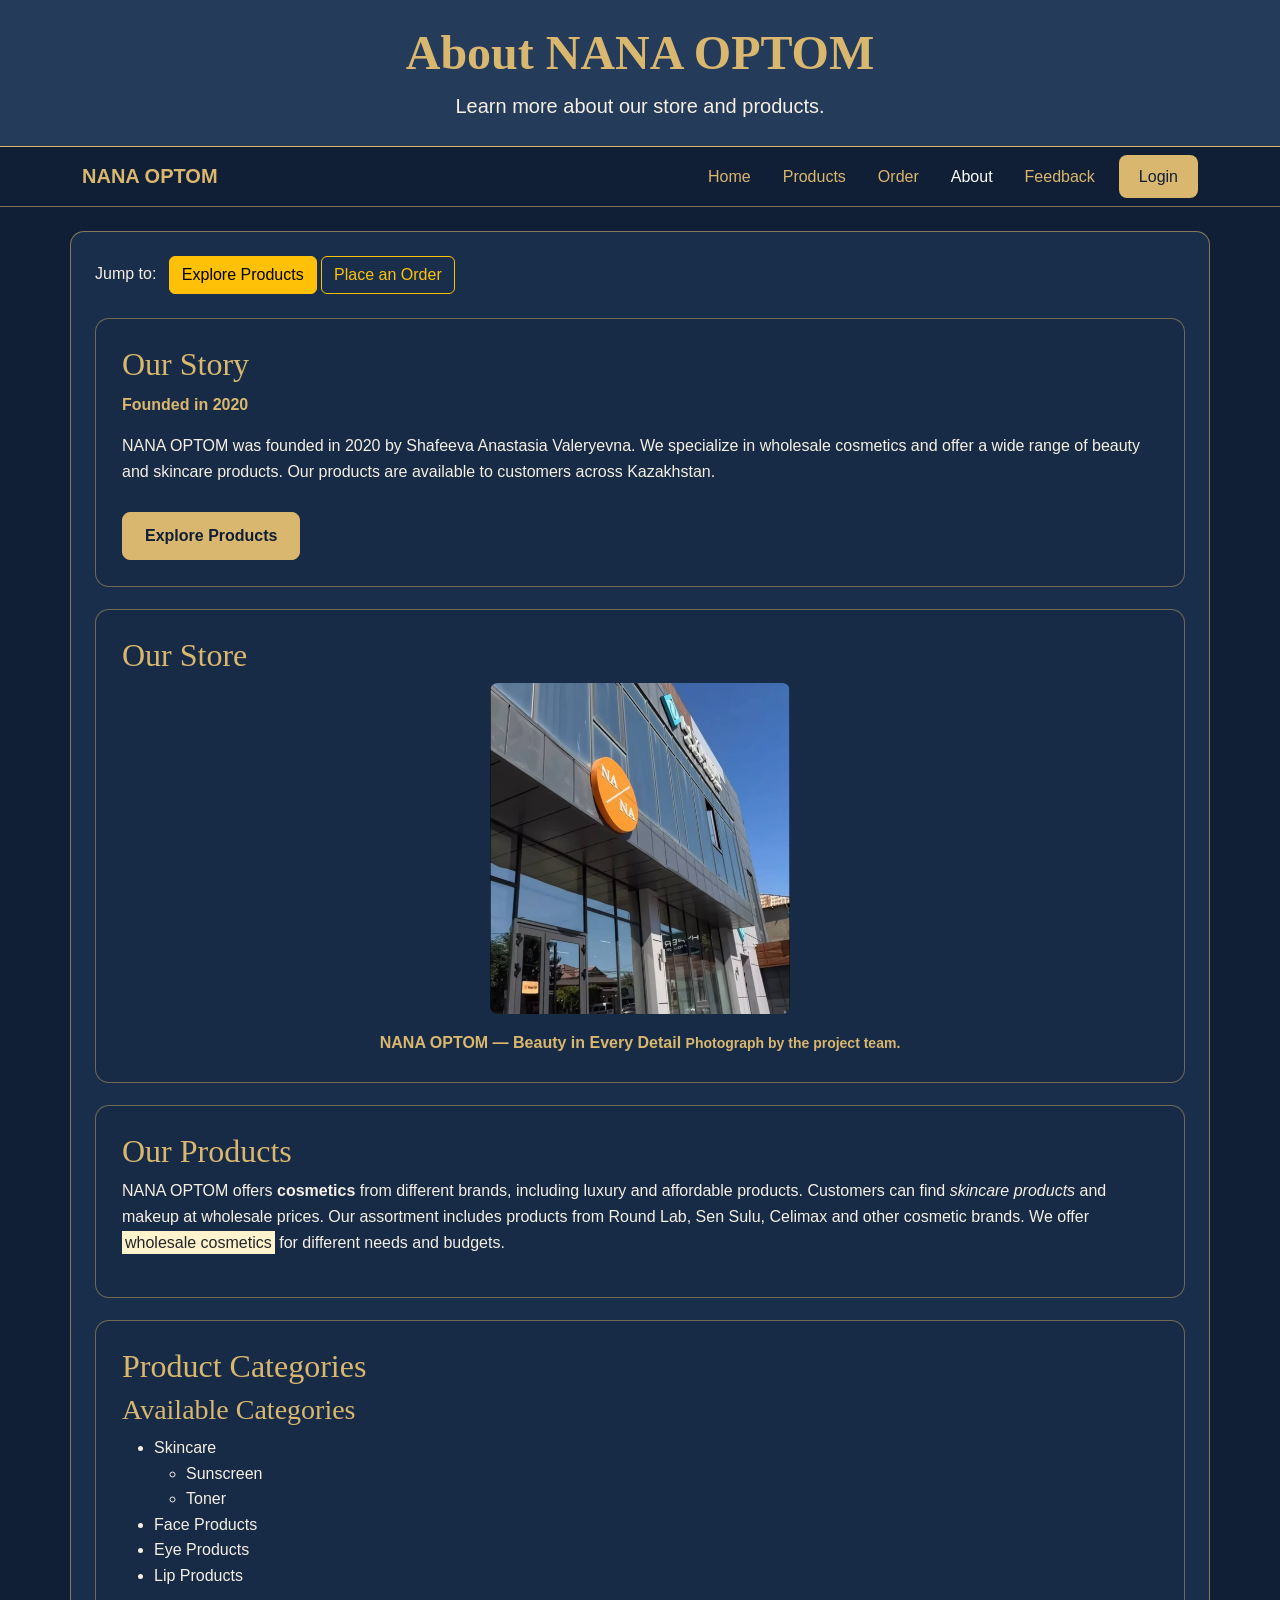
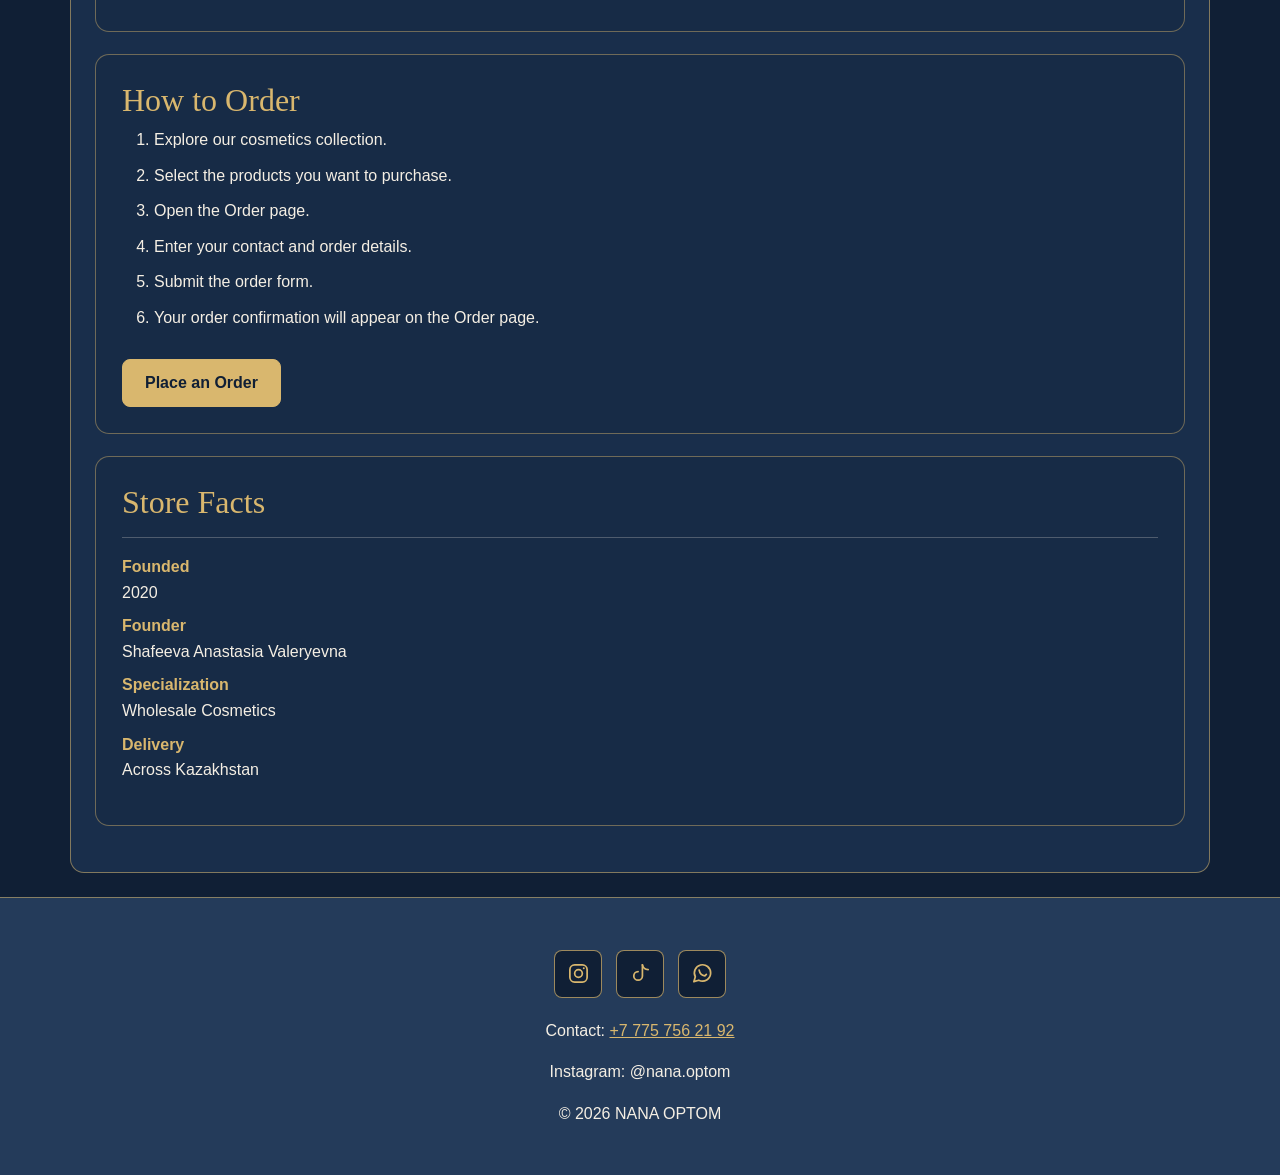
==== about.html @ a5930dcc "Add files via upload" ====
<!DOCTYPE html>
<!-- Author: Assiya Yesmagambet -->
<html lang="en">

<head>
    <meta charset="UTF-8">
    <meta name="viewport" content="width=device-width, initial-scale=1.0">
    <meta name="description" content="About NANA OPTOM wholesale cosmetics store">
    <meta name="author" content="Assiya Yesmagambet">
    <title>NANA OPTOM | About</title>

    <!-- Bootstrap 5.3.3 -->
    <link href="https://cdn.jsdelivr.net/npm/bootstrap@5.3.3/dist/css/bootstrap.min.css"
          rel="stylesheet">

    <!-- Custom CSS -->
    <link rel="stylesheet" href="css/base.css">
    <link rel="stylesheet" href="css/assiya.css">
</head>

<body>

<header class="about-header text-center py-4 px-3">
    <h1 class="display-5 fw-bold">About NANA OPTOM</h1>
    <p class="lead mb-0">Learn more about our store and products.</p>
</header>


<!-- Bootstrap responsive navigation -->
<nav class="navbar navbar-expand-lg navbar-dark">

    <div class="container">

        <a class="navbar-brand fw-bold"
           href="index.html">
            NANA OPTOM
        </a>

        <button class="navbar-toggler"
                type="button"
                data-bs-toggle="collapse"
                data-bs-target="#mainNavbar"
                aria-controls="mainNavbar"
                aria-expanded="false"
                aria-label="Toggle navigation">

            <span class="navbar-toggler-icon"></span>

        </button>


        <div class="collapse navbar-collapse"
             id="mainNavbar">

            <ul class="navbar-nav ms-auto align-items-lg-center gap-lg-3">

                <li class="nav-item">
                    <a class="nav-link"
                       href="index.html">
                        Home
                    </a>
                </li>

                <li class="nav-item">
                    <a class="nav-link"
                       href="products.html">
                        Products
                    </a>
                </li>

                <li class="nav-item">
                    <a class="nav-link"
                       href="order.html">
                        Order
                    </a>
                </li>

                <li class="nav-item">
                    <a class="nav-link active"
                       aria-current="page"
                       href="about.html">
                        About
                    </a>
                </li>

                <li class="nav-item">
                    <a class="nav-link"
                       href="feedback.html">
                        Feedback
                    </a>
                </li>

            </ul>

        </div>


        <!-- Login remains visible outside the collapsed menu -->
        <a class="nav-link login-link ms-3"
           href="login.html">
            Login
        </a>

    </div>

</nav>


<!-- Bootstrap container centers the About content -->
<main id="about-main"
      class="container my-4 p-4">


    <!-- Quick navigation -->
    <div id="about-actions"
         class="quick-links mb-4">

        <span class="me-2">Jump to:</span>

        <a id="explore-products-button"
           href="products.html"
           class="btn btn-warning">
            Explore Products
        </a>

        <a id="place-order-button"
           href="order.html"
           class="btn btn-outline-warning">
            Place an Order
        </a>

    </div>


    <!-- Brand information -->
    <article id="brand-story"
             class="brand-story">

        <h2>Our Story</h2>

        <p class="brand-year">
            Founded in 2020
        </p>

        <p>
            NANA OPTOM was founded in 2020 by Shafeeva Anastasia Valeryevna.
            We specialize in wholesale cosmetics and offer a wide range
            of beauty and skincare products. Our products are available
            to customers across Kazakhstan.
        </p>

        <a id="story-products-button"
           href="products.html"
           class="btn gold-button">
            Explore Products
        </a>

    </article>


    <!-- Store photograph -->
    <section id="store-gallery"
             class="photo-gallery">

        <h2>Our Store</h2>

        <figure class="brand-photo">

            <img src="images/nanaoptom.jpg"
                 class="img-fluid rounded-3"
                 alt="NANA OPTOM cosmetics store"
                 width="300">

            <figcaption>
                NANA OPTOM — Beauty in Every Detail
                <small>Photograph by the project team.</small>
            </figcaption>

        </figure>

    </section>


    <!-- Product information -->
    <section id="mission-section"
             class="mission-section">

        <h2>Our Products</h2>

        <p>
            NANA OPTOM offers <strong>cosmetics</strong> from different brands,
            including luxury and affordable products. Customers can find
            <em>skincare products</em> and makeup at wholesale prices.
            Our assortment includes products from Round Lab, Sen Sulu,
            Celimax and other cosmetic brands.
            We offer <mark>wholesale cosmetics</mark> for different needs
            and budgets.
        </p>

    </section>


    <!-- Product categories -->
    <section id="categories"
             class="symbol-section">

        <h2>Product Categories</h2>

        <aside>

            <h3>Available Categories</h3>

            <ul>

                <li>
                    Skincare

                    <ul>
                        <li>Sunscreen</li>
                        <li>Toner</li>
                    </ul>

                </li>

                <li>Face Products</li>
                <li>Eye Products</li>
                <li>Lip Products</li>

            </ul>

        </aside>

    </section>


    <!-- Ordering instructions -->
    <section id="order-steps"
             class="order-steps-section">

        <h2>How to Order</h2>

        <ol>
            <li>Explore our cosmetics collection.</li>
            <li>Select the products you want to purchase.</li>
            <li>Open the Order page.</li>
            <li>Enter your contact and order details.</li>
            <li>Submit the order form.</li>
            <li>Your order confirmation will appear on the Order page.</li>
        </ol>

        <a id="how-to-order-button"
           href="order.html"
           class="btn gold-button">
            Place an Order
        </a>

    </section>


    <!-- Store facts -->
    <section id="store-facts"
             class="facts-section">

        <h2>Store Facts</h2>

        <hr>

        <dl>

            <dt>Founded</dt>
            <dd>2020</dd>

            <dt>Founder</dt>
            <dd>Shafeeva Anastasia Valeryevna</dd>

            <dt>Specialization</dt>
            <dd>Wholesale Cosmetics</dd>

            <dt>Delivery</dt>
            <dd>Across Kazakhstan</dd>

        </dl>

    </section>

</main>


<footer>

    <div class="footer-social">

        <!-- Instagram -->
        <a href="https://www.instagram.com/nana.optom/"
           target="_blank"
           rel="noopener noreferrer"
           aria-label="Instagram"
           title="Instagram">

            <svg viewBox="0 0 24 24"
                 aria-hidden="true">

                <rect x="3"
                      y="3"
                      width="18"
                      height="18"
                      rx="5">
                </rect>

                <circle cx="12"
                        cy="12"
                        r="4">
                </circle>

                <circle cx="17.5"
                        cy="6.5"
                        r="1"
                        class="icon-dot">
                </circle>

            </svg>

        </a>


        <!-- TikTok -->
        <a href="https://www.tiktok.com/@nana.optom?_r=1&amp;_t=ZS-9A1kYobpDSX"
           target="_blank"
           rel="noopener noreferrer"
           aria-label="TikTok"
           title="TikTok">

            <svg viewBox="0 0 24 24"
                 aria-hidden="true">

                <path d="M14 3v11.5a4.5 4.5 0 1 1-4.5-4.5"></path>

                <path d="M14 3c.7 3.2 2.5 4.8 6 5"></path>

            </svg>

        </a>


        <!-- WhatsApp -->
        <a href="https://wa.me/77781003727"
           target="_blank"
           rel="noopener noreferrer"
           aria-label="WhatsApp"
           title="WhatsApp">

            <svg viewBox="0 0 24 24"
                 aria-hidden="true">

                <path d="M20.5 11.5a8.5 8.5 0 0 1-12.4 7.5L3 20.5l1.5-5.1A8.5 8.5 0 1 1 20.5 11.5Z"></path>

                <path d="M8.5 8.5c.5 3 3 5.5 6 6l1.5-1.5"></path>

            </svg>

        </a>

    </div>


    <p>
        Contact:
        <a href="tel:+77757562192">
            +7 775 756 21 92
        </a>
    </p>

    <p>Instagram: @nana.optom</p>

    <p>&copy; 2026 NANA OPTOM</p>

</footer>


<!-- Bootstrap JavaScript for the mobile menu -->
<script src="https://cdn.jsdelivr.net/npm/bootstrap@5.3.3/dist/js/bootstrap.bundle.min.js"></script>

</body>
</html>
---- css/base.css ----
/* NANA OPTOM — Shared navy & gold styles */

body {
    background: #101F35;
    color: #F5EFE4;
    font-family: "Trebuchet MS", Arial, sans-serif;
    line-height: 1.6;
}

h1,
h2,
h3 {
    color: #D9B76E;
    font-family: Georgia, "Times New Roman", serif;
}

/* Header */

header,
footer {
    background: #243B5A;
    color: #F5EFE4;
    text-align: center;
}

header {
    border-bottom: 1px solid #D9B76E;
}

/* Navigation */

.navbar {
    background: #101F35;
    border-bottom: 1px solid rgba(217, 183, 110, .55);
}

.navbar .navbar-brand,
.navbar .nav-link,
footer a {
    color: #D9B76E;
}

.navbar .nav-link {
    transition: color .2s ease;
}

.navbar .nav-link:hover,
.navbar .nav-link.active,
footer a:hover {
    color: #FFFFFF;
}

.navbar .login-link,
.navbar .login-link.active {
    padding: 9px 20px;
    background: #D9B76E;
    color: #101F35;
    border-radius: 8px;
}

.navbar .login-link:hover {
    background: #F4D999;
    color: #101F35;
}

.navbar .navbar-toggler {
    border-color: #D9B76E;
}

/* Main content */

main {
    background: #192E4B;
    color: #F5EFE4;
    border: 1px solid rgba(217, 183, 110, .55);
    border-radius: 14px;
}

main h1,
main h2,
main h3,
main a {
    color: #D9B76E;
}

main a:hover {
    color: #FFFFFF;
}

/* Footer */

footer {
    border-top: 1px solid rgba(217, 183, 110, .55);
    padding: 32px 20px;
}

.footer-social {
    display: flex;
    justify-content: center;
    gap: 14px;
    margin: 20px 0;
}

.footer-social a {
    display: flex;
    justify-content: center;
    align-items: center;
    width: 48px;
    height: 48px;
    background: #101F35;
    border: 1px solid rgba(217, 183, 110, .7);
    border-radius: 8px;
    transition: background .2s ease, color .2s ease;
}

.footer-social a:hover {
    background: #D9B76E;
    color: #101F35;
}

.footer-social svg {
    width: 23px;
    height: 23px;
    fill: none;
    stroke: currentColor;
    stroke-width: 1.8;
    stroke-linecap: round;
    stroke-linejoin: round;
}

.footer-social .icon-dot {
    fill: currentColor;
    stroke: none;
}

/* States prepared for future JavaScript */

.hidden {
    display: none;
}

.active {
    border-color: #D9B76E;
}

.selected {
    background: #D9B76E;
    color: #101F35;
}

.error {
    color: #FFB3B3;
    border-color: #DC3545;
}

.success {
    color: #B8F2C8;
    border-color: #198754;
}
---- css/assiya.css ----
/* NANA OPTOM — About & Feedback */

/* ABOUT — Content Cards */

#about-main section,
#about-main article {
    background: #172B46;
    color: #F5EFE4;
    border: 1px solid rgba(217, 183, 110, .45);
    border-radius: 14px;
    padding: 26px;
    margin-bottom: 22px;
}

/* ABOUT — Accent Text */

.brand-year,
.brand-photo figcaption,
.facts-section dt {
    color: #D9B76E;
    font-weight: 700;
}

/* ABOUT — Store Photo */

.brand-photo {
    margin: 0;
    text-align: center;
}

.brand-photo img {
    display: block;
    margin: 0 auto 16px;
    border-radius: 10px;
}

/* ABOUT — Buttons */

.gold-button {
    margin-top: 12px;
    padding: 11px 22px;
    background: #D9B76E;
    color: #101F35;
    border: 1px solid #D9B76E;
    border-radius: 8px;
    font-weight: 700;
    text-decoration: none;
    transition: background .2s ease, color .2s ease;
}

.gold-button:hover {
    background: #F4D999;
    color: #101F35;
}

/* ABOUT — Lists and Facts */

.order-steps-section li {
    margin-bottom: 10px;
}

.facts-section dd {
    margin-left: 0;
    color: #F5EFE4;
}


/* FEEDBACK — Form Cards */

.feedback-group {
    min-width: 0;
    background: #172B46;
    border: 1px solid rgba(217, 183, 110, .5);
    border-radius: 12px;
}

/* FEEDBACK — Titles */

.feedback-group legend {
    float: none;
    width: auto;
    padding: 0 8px;
    color: #D9B76E;
    font-size: 21px;
    font-weight: 700;
}

/* Keep gold as an accent, not on every label */

.feedback-group label {
    color: #F5EFE4;
}

/* FEEDBACK — Inputs */

#feedback-main .form-control,
#feedback-main .form-select {
    background: #263D5B;
    color: #FFFFFF;
    border: 1px solid rgba(217, 183, 110, .65);
}

#feedback-main .form-control::placeholder {
    color: #C8C2B8;
}

#feedback-main .form-control:focus,
#feedback-main .form-select:focus {
    background: #263D5B;
    color: #FFFFFF;
    border-color: #D9B76E;
    box-shadow: 0 0 0 3px rgba(217, 183, 110, .14);
}

/* FEEDBACK — Radio and Checkbox */

#feedback-main .form-check-input:checked {
    background-color: #D9B76E;
    border-color: #D9B76E;
}

#feedback-main .form-check-label {
    color: #F5EFE4;
}
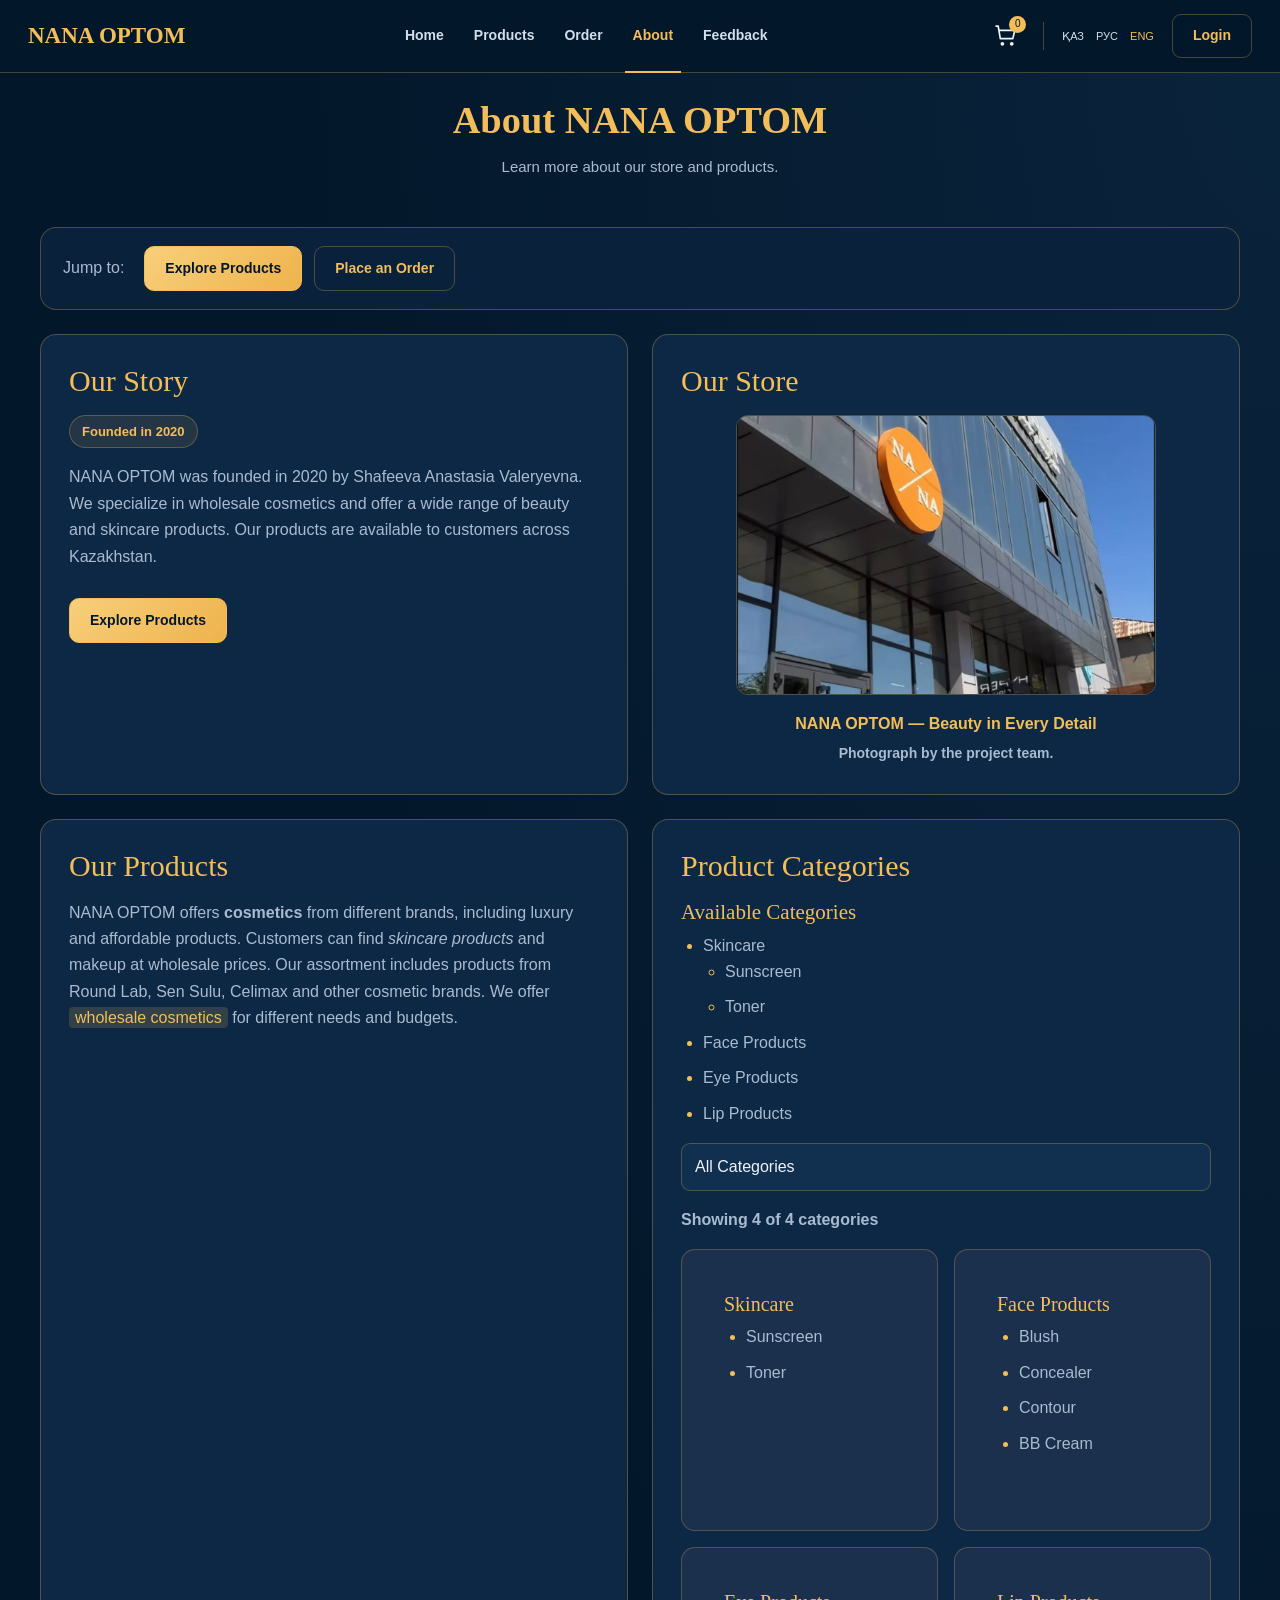
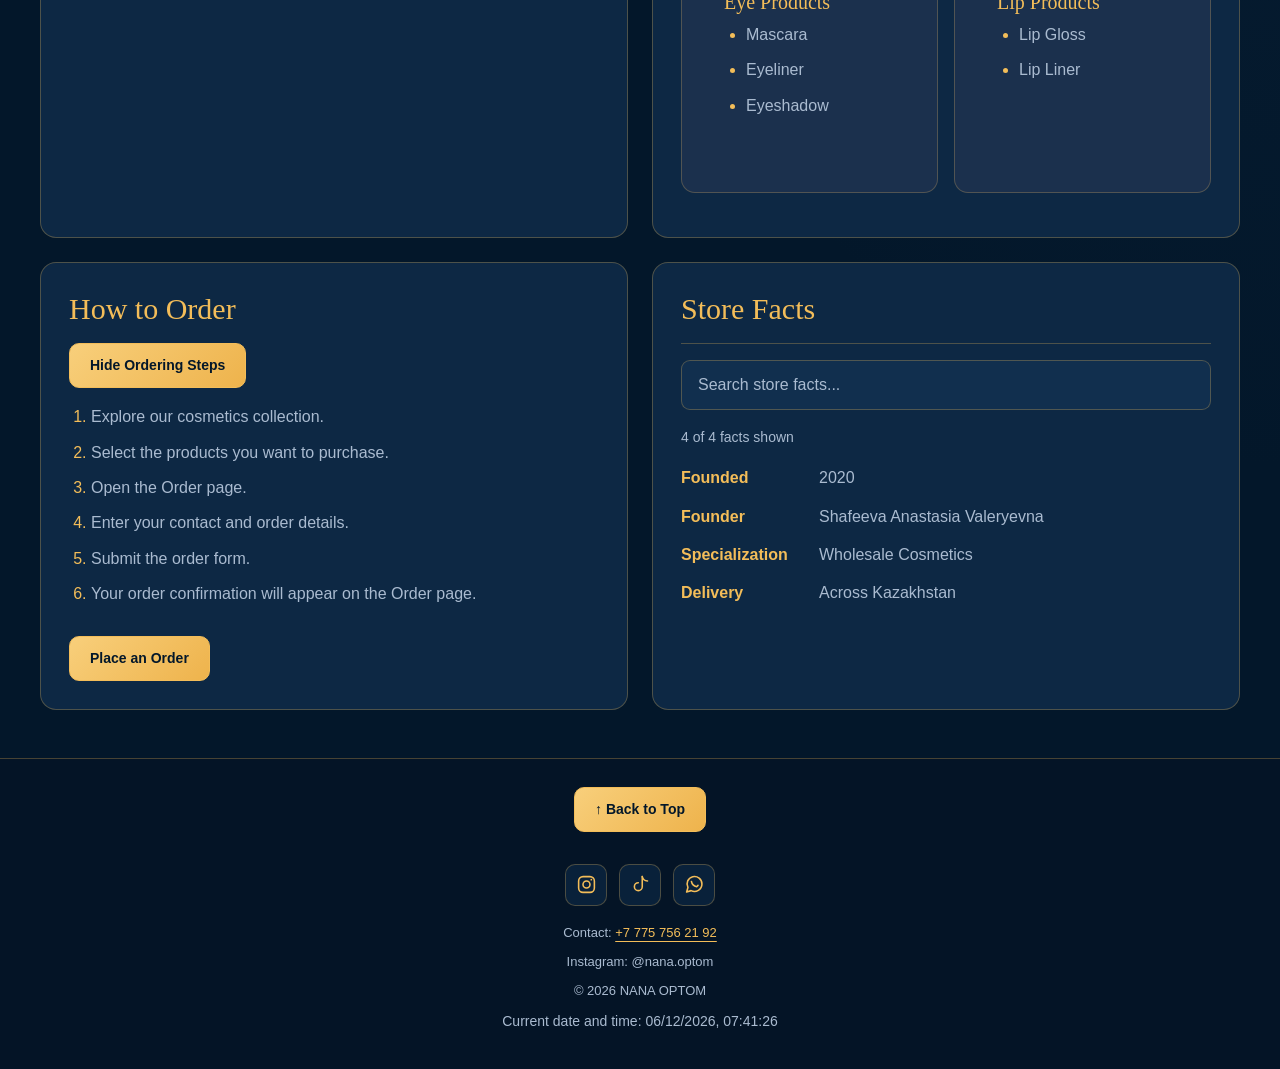
==== commit 9608948d: "Add JavaScript functionality for Assignment 4-5" ====
--- a/about.html
+++ b/about.html
@@ -16,6 +16,7 @@
     <!-- Custom CSS -->
     <link rel="stylesheet" href="css/base.css">
     <link rel="stylesheet" href="css/assiya.css">
+    <link rel="stylesheet" href="css/theme.css">
 </head>
 
 <body>
@@ -379,6 +380,7 @@
 
 <!-- Bootstrap JavaScript for the mobile menu -->
 <script src="https://cdn.jsdelivr.net/npm/bootstrap@5.3.3/dist/js/bootstrap.bundle.min.js"></script>
-
+<script src="js/main.js" defer></script>
+<script src="js/about.js" defer></script>
 </body>
 </html>
--- a/css/base.css
+++ b/css/base.css
@@ -1,98 +1,113 @@
-/* NANA OPTOM — Shared navy & gold styles */
+
+/* NANA OPTOM — CLEAN NAVY & GOLD DESIGN */
+
+:root {
+    --navy: #101f35;
+    --navy-light: #192e4b;
+    --navy-card: #203653;
+    --gold: #f4bf63;
+    --text: #f5efe4;
+    --muted: #b9c7d8;
+}
+
+* {
+    box-sizing: border-box;
+}
 
 body {
-    background: #101F35;
-    color: #F5EFE4;
+    margin: 0;
+    background: var(--navy);
+    color: var(--text);
     font-family: "Trebuchet MS", Arial, sans-serif;
     line-height: 1.6;
 }
 
-h1,
-h2,
-h3 {
-    color: #D9B76E;
+h1, h2, h3 {
+    color: var(--gold);
     font-family: Georgia, "Times New Roman", serif;
 }
 
-/* Header */
+/* HEADER */
 
 header,
 footer {
-    background: #243B5A;
-    color: #F5EFE4;
+    background: #243b5a;
+    color: var(--text);
     text-align: center;
 }
 
 header {
-    border-bottom: 1px solid #D9B76E;
-}
-
-/* Navigation */
+    border-bottom: 1px solid var(--gold);
+}
+
+footer {
+    border-top: 1px solid rgba(244, 191, 99, 0.4);
+    padding: 32px 20px;
+}
+
+footer a {
+    color: var(--gold);
+}
+
+footer a:hover {
+    color: white;
+}
+
+/* NAVIGATION */
 
 .navbar {
-    background: #101F35;
-    border-bottom: 1px solid rgba(217, 183, 110, .55);
+    background: var(--navy);
+    border-bottom: 1px solid rgba(244, 191, 99, 0.4);
 }
 
 .navbar .navbar-brand,
-.navbar .nav-link,
-footer a {
-    color: #D9B76E;
-}
-
 .navbar .nav-link {
-    transition: color .2s ease;
+    color: var(--gold);
 }
 
 .navbar .nav-link:hover,
-.navbar .nav-link.active,
-footer a:hover {
-    color: #FFFFFF;
+.navbar .nav-link.active {
+    color: white;
 }
 
 .navbar .login-link,
 .navbar .login-link.active {
     padding: 9px 20px;
-    background: #D9B76E;
-    color: #101F35;
+    background: var(--gold);
+    color: var(--navy);
     border-radius: 8px;
 }
 
 .navbar .login-link:hover {
-    background: #F4D999;
-    color: #101F35;
+    background: #ffda91;
+    color: var(--navy);
 }
 
 .navbar .navbar-toggler {
-    border-color: #D9B76E;
-}
-
-/* Main content */
+    border-color: var(--gold);
+}
+
+/* MAIN */
 
 main {
-    background: #192E4B;
-    color: #F5EFE4;
-    border: 1px solid rgba(217, 183, 110, .55);
-    border-radius: 14px;
+    background: var(--navy-light);
+    color: var(--text);
+    border: 1px solid rgba(244, 191, 99, 0.4);
+    border-radius: 16px;
 }
 
 main h1,
 main h2,
 main h3,
 main a {
-    color: #D9B76E;
+    color: var(--gold);
 }
 
 main a:hover {
-    color: #FFFFFF;
-}
-
-/* Footer */
-
-footer {
-    border-top: 1px solid rgba(217, 183, 110, .55);
-    padding: 32px 20px;
-}
+    color: white;
+}
+
+/* SOCIAL ICONS */
 
 .footer-social {
     display: flex;
@@ -107,15 +122,15 @@
     align-items: center;
     width: 48px;
     height: 48px;
-    background: #101F35;
-    border: 1px solid rgba(217, 183, 110, .7);
-    border-radius: 8px;
-    transition: background .2s ease, color .2s ease;
+    background: var(--navy);
+    border: 1px solid var(--gold);
+    border-radius: 10px;
+    transition: background 0.2s, color 0.2s;
 }
 
 .footer-social a:hover {
-    background: #D9B76E;
-    color: #101F35;
+    background: var(--gold);
+    color: var(--navy);
 }
 
 .footer-social svg {
@@ -133,27 +148,376 @@
     stroke: none;
 }
 
-/* States prepared for future JavaScript */
+/* COMMON STATES */
 
 .hidden {
     display: none;
 }
 
 .active {
-    border-color: #D9B76E;
+    border-color: var(--gold);
 }
 
 .selected {
-    background: #D9B76E;
-    color: #101F35;
+    background: var(--gold);
+    color: var(--navy);
 }
 
 .error {
-    color: #FFB3B3;
-    border-color: #DC3545;
+    color: #ffb3b3;
+    border-color: #dc3545;
 }
 
 .success {
-    color: #B8F2C8;
+    color: #b8f2c8;
     border-color: #198754;
-}+}
+
+/* =========================================
+   ORDER PAGE — FIXED LAYOUT
+========================================= */
+
+#order-main {
+    width: calc(100% - 24px);
+    max-width: 1250px;
+    margin-left: auto;
+    margin-right: auto;
+}
+
+#order-section {
+    width: 100%;
+    background: var(--navy-light);
+    border: 1px solid rgba(244, 191, 99, 0.25);
+    border-radius: 18px;
+    padding: 28px;
+}
+
+#order-section h2 {
+    font-size: 28px;
+    font-weight: 700;
+    margin-bottom: 12px;
+}
+
+/* Three equal, full-width columns */
+
+#order-form {
+    display: grid;
+    grid-template-columns: repeat(3, minmax(0, 1fr));
+    gap: 22px;
+    align-items: stretch;
+    width: 100%;
+}
+
+/* CRITICAL FIX: Fieldsets must fill columns */
+
+#order-form > fieldset {
+    display: block;
+    width: 100%;
+    min-width: 0;
+    max-width: none;
+    margin: 0;
+    padding: 20px;
+    border: 1px solid rgba(244, 191, 99, 0.4);
+    border-radius: 15px;
+    grid-column: auto;
+    grid-row: auto;
+    justify-self: stretch;
+    align-self: stretch;
+}
+
+/* Fieldset titles */
+
+#order-form > fieldset > legend {
+    float: none;
+    display: table;
+    width: auto;
+    max-width: 100%;
+    padding: 0 10px;
+    margin-bottom: 15px;
+    color: var(--gold);
+    font-size: 19px;
+    font-weight: 600;
+    line-height: 1.4;
+}
+
+/* Form groups */
+
+#order-form fieldset > div,
+#order-form .mb-3,
+#order-form .form-group {
+    min-width: 0;
+    max-width: 100%;
+}
+
+/* Inputs */
+
+#order-form input:not([type="radio"]):not([type="checkbox"]),
+#order-form select,
+#order-form textarea {
+    display: block;
+    width: 100%;
+    min-width: 0;
+    max-width: 100%;
+    min-height: 46px;
+    padding: 11px 13px;
+    background: #263f5f;
+    color: white;
+    border: 1px solid #cba45d;
+    border-radius: 10px;
+}
+
+#order-form input::placeholder,
+#order-form textarea::placeholder {
+    color: #c2cedc;
+    opacity: 1;
+}
+
+#order-form input:focus,
+#order-form select:focus,
+#order-form textarea:focus {
+    background: #304c70;
+    color: white;
+    border-color: var(--gold);
+    box-shadow: 0 0 0 3px rgba(244, 191, 99, 0.15);
+    outline: none;
+}
+
+#order-form select {
+    color-scheme: dark;
+}
+
+#order-form select option {
+    background: #263f5f;
+    color: white;
+}
+
+/* Labels */
+
+#order-form label {
+    font-size: 14px;
+    line-height: 1.5;
+    margin-bottom: 6px;
+}
+
+#order-form textarea {
+    min-height: 100px;
+    resize: vertical;
+}
+
+/* Bootstrap rows inside form */
+
+#order-form .row {
+    width: 100%;
+    margin-left: 0;
+    margin-right: 0;
+}
+
+#order-form .row > * {
+    min-width: 0;
+}
+
+/* Radio and checkbox */
+
+#order-form .form-check-input {
+    background-color: #263f5f;
+    border-color: var(--gold);
+}
+
+#order-form .form-check-input:checked {
+    background-color: var(--gold);
+    border-color: var(--gold);
+}
+
+/* Buttons */
+
+#order-form button {
+    border-radius: 10px;
+    font-weight: 600;
+}
+
+#order-form button[type="submit"] {
+    background: var(--gold);
+    border-color: var(--gold);
+    color: var(--navy);
+}
+
+#order-form button[type="submit"]:hover {
+    background: #ffda91;
+}
+
+/* =========================================
+   CART SUMMARY
+========================================= */
+
+.nana-cart-summary {
+    background: var(--navy-card);
+    border: 1px solid rgba(244, 191, 99, 0.3);
+    border-radius: 14px;
+    padding: 18px;
+    margin-bottom: 20px;
+}
+
+.nana-cart-summary h3 {
+    color: var(--gold);
+    font-size: 20px;
+}
+
+/* =========================================
+   ORDER CONFIRMATION
+========================================= */
+
+#order-confirmation.nana-premium {
+    background: #14243b;
+    border: 1px solid rgba(244, 191, 99, 0.35);
+    border-radius: 18px;
+    padding: 22px;
+    margin-top: 24px;
+}
+
+#order-confirmation.nana-premium h3 {
+    color: var(--gold);
+    font-size: 25px;
+}
+
+#order-confirmation.nana-premium .list-group {
+    display: grid;
+    grid-template-columns: repeat(2, minmax(0, 1fr));
+    gap: 10px;
+}
+
+#order-confirmation.nana-premium .list-group-item {
+    background: var(--navy-card);
+    color: white;
+    border: 1px solid rgba(255, 255, 255, 0.08);
+    border-radius: 10px;
+    padding: 12px 14px;
+    font-size: 14px;
+    overflow-wrap: anywhere;
+}
+
+#order-confirmation.nana-premium .list-group-item strong {
+    color: var(--gold);
+}
+
+#order-confirmation.nana-premium .list-group-item:has(ul) {
+    grid-column: 1 / -1;
+}
+
+#order-confirmation.nana-premium .list-group-item ul {
+    list-style: none;
+    padding: 0;
+    margin: 10px 0 0;
+}
+
+#order-confirmation.nana-premium .list-group-item li {
+    padding: 9px 12px;
+    margin-bottom: 6px;
+    background: rgba(255, 255, 255, 0.05);
+    border-left: 3px solid var(--gold);
+    border-radius: 7px;
+}
+
+#order-confirmation.nana-premium .list-group-item.fw-bold {
+    grid-column: 1 / -1;
+    background: var(--gold);
+    color: var(--navy);
+    font-size: 20px;
+    font-weight: 700;
+    text-align: right;
+}
+
+/* =========================================
+   ABOUT PAGE
+========================================= */
+
+#about-main input[type="search"],
+#about-main input[type="text"],
+#about-main .form-control,
+#about-main .form-select,
+#about-main select {
+    background: #243b5a;
+    color: white;
+    border: 1px solid #cba45d;
+    border-radius: 12px;
+    padding: 12px 16px;
+    min-height: 48px;
+}
+
+#about-main input::placeholder {
+    color: var(--muted);
+    opacity: 1;
+}
+
+#about-main input:focus,
+#about-main select:focus {
+    background: #304c70;
+    color: white;
+    border-color: var(--gold);
+    box-shadow: 0 0 0 3px rgba(244, 191, 99, 0.15);
+}
+
+#about-main select {
+    color-scheme: dark;
+    cursor: pointer;
+}
+
+#about-main select option {
+    background: #243b5a;
+    color: white;
+}
+
+#about-main .text-muted,
+#about-main .text-secondary {
+    color: var(--muted) !important;
+}
+
+#about-main .card {
+    background: #1b304d;
+    color: white;
+    border: 1px solid rgba(244, 191, 99, 0.25);
+    border-radius: 14px;
+}
+
+#about-main .card h3,
+#about-main .card h4,
+#about-main .card h5 {
+    color: var(--gold);
+}
+
+/* =========================================
+   RESPONSIVE
+========================================= */
+
+@media (max-width: 991px) {
+    #order-form {
+        grid-template-columns: repeat(2, minmax(0, 1fr));
+    }
+
+    #order-form > fieldset:nth-of-type(3) {
+        grid-column: 1 / -1;
+    }
+}
+
+@media (max-width: 767px) {
+    #order-main {
+        width: calc(100% - 16px);
+    }
+
+    #order-section {
+        padding: 16px;
+    }
+
+    #order-form {
+        grid-template-columns: 1fr;
+    }
+
+    #order-form > fieldset,
+    #order-form > fieldset:nth-of-type(3) {
+        grid-column: 1;
+        padding: 16px;
+    }
+
+    #order-confirmation.nana-premium .list-group {
+        grid-template-columns: 1fr;
+    }
+}
--- a/css/assiya.css
+++ b/css/assiya.css
@@ -1,18 +1,25 @@
-/* NANA OPTOM — About & Feedback */
-
-/* ABOUT — Content Cards */
+/* =========================================
+   NANA OPTOM — ABOUT & FEEDBACK
+   Navy & Gold Theme
+========================================= */
+
+/* =========================================
+   ABOUT PAGE
+========================================= */
+
+/* Content Cards */
 
 #about-main section,
 #about-main article {
     background: #172B46;
     color: #F5EFE4;
-    border: 1px solid rgba(217, 183, 110, .45);
+    border: 1px solid rgba(217, 183, 110, 0.45);
     border-radius: 14px;
     padding: 26px;
     margin-bottom: 22px;
 }
 
-/* ABOUT — Accent Text */
+/* Accent Text */
 
 .brand-year,
 .brand-photo figcaption,
@@ -21,7 +28,7 @@
     font-weight: 700;
 }
 
-/* ABOUT — Store Photo */
+/* Store Photo */
 
 .brand-photo {
     margin: 0;
@@ -34,9 +41,10 @@
     border-radius: 10px;
 }
 
-/* ABOUT — Buttons */
+/* Buttons */
 
 .gold-button {
+    display: inline-block;
     margin-top: 12px;
     padding: 11px 22px;
     background: #D9B76E;
@@ -45,7 +53,7 @@
     border-radius: 8px;
     font-weight: 700;
     text-decoration: none;
-    transition: background .2s ease, color .2s ease;
+    transition: background 0.2s ease, color 0.2s ease;
 }
 
 .gold-button:hover {
@@ -53,7 +61,7 @@
     color: #101F35;
 }
 
-/* ABOUT — Lists and Facts */
+/* Lists and Facts */
 
 .order-steps-section li {
     margin-bottom: 10px;
@@ -65,60 +73,385 @@
 }
 
 
-/* FEEDBACK — Form Cards */
-
-.feedback-group {
+/* =========================================
+   FEEDBACK PAGE — ORDER STYLE
+========================================= */
+
+/* Main Layout */
+
+#feedback-main {
+    width: 100%;
+    max-width: 1600px;
+    margin: 0 auto !important;
+    padding: 24px 40px !important;
+}
+
+#feedback-section {
+    width: 100%;
+}
+
+/* Page Title */
+
+#feedback-section > h2 {
+    font-family: Georgia, serif;
+    font-size: clamp(36px, 3vw, 48px);
+    font-weight: 700;
+    text-align: center;
+    color: #F5BC57;
+    margin: 12px 0 16px;
+}
+
+/* Description */
+
+#feedback-section > p {
+    max-width: 950px;
+    margin: 0 auto 12px;
+    text-align: center;
+    color: #AFC1D3;
+    font-size: 16px;
+    line-height: 1.6;
+}
+
+/* Form Layout */
+
+#feedback-form {
+    width: 100%;
+    max-width: 1500px;
+    margin: 45px auto 0;
+    row-gap: 32px;
+}
+
+/* Form Cards */
+
+#feedback-main .feedback-group {
+    position: relative;
+    width: 100%;
     min-width: 0;
-    background: #172B46;
-    border: 1px solid rgba(217, 183, 110, .5);
+    min-height: 0;
+    padding: 24px !important;
+
+    background: linear-gradient(
+        160deg,
+        #0B253F,
+        #071B30
+    );
+
+    border: 1px solid #34506A;
+    border-radius: 16px;
+
+    transition: border-color 0.25s ease;
+}
+
+#feedback-main .feedback-group:hover {
+    border-color: #D9B76E;
+}
+
+/* Card Headings */
+
+#feedback-main .feedback-group legend {
+    float: none;
+    display: flex;
+    align-items: center;
+    gap: 12px;
+
+    width: auto;
+    max-width: 100%;
+    padding: 0 10px;
+    margin-bottom: 12px;
+
+    color: #F5BC57;
+    font-family: Arial, sans-serif;
+    font-size: 21px;
+    font-weight: 700;
+    line-height: 1.3;
+}
+
+/* Gold Number Circles */
+
+#feedback-main .feedback-group legend::before {
+    display: inline-flex;
+    align-items: center;
+    justify-content: center;
+
+    flex: 0 0 36px;
+    width: 36px;
+    height: 36px;
+
+    border-radius: 50%;
+    background: #F5BC57;
+    color: #071B30;
+
+    font-size: 17px;
+    font-weight: 800;
+}
+
+/* Section Numbers */
+
+#feedback-form > div:nth-child(1) legend::before {
+    content: "1";
+}
+
+#feedback-form > div:nth-child(2) legend::before {
+    content: "2";
+}
+
+#feedback-form > div:nth-child(3) legend::before {
+    content: "3";
+}
+
+/* Labels */
+
+#feedback-main .feedback-group label {
+    color: #E6EDF4;
+    font-size: 14px;
+    font-weight: 600;
+}
+
+/* Inputs and Select */
+
+#feedback-main .feedback-group .form-control,
+#feedback-main .feedback-group .form-select {
+    width: 100%;
+    min-height: 52px;
+
+    background: #143250;
+    color: #FFFFFF;
+
+    border: 1px solid #B18C4E;
     border-radius: 12px;
-}
-
-/* FEEDBACK — Titles */
-
-.feedback-group legend {
-    float: none;
-    width: auto;
-    padding: 0 8px;
-    color: #D9B76E;
-    font-size: 21px;
-    font-weight: 700;
-}
-
-/* Keep gold as an accent, not on every label */
-
-.feedback-group label {
-    color: #F5EFE4;
-}
-
-/* FEEDBACK — Inputs */
-
-#feedback-main .form-control,
-#feedback-main .form-select {
-    background: #263D5B;
-    color: #FFFFFF;
-    border: 1px solid rgba(217, 183, 110, .65);
-}
+
+    padding: 12px 15px;
+    font-size: 14px;
+}
+
+/* Textarea */
+
+#feedback-main .feedback-group textarea.form-control {
+    min-height: 130px;
+    resize: vertical;
+}
+
+/* Placeholder */
 
 #feedback-main .form-control::placeholder {
-    color: #C8C2B8;
-}
+    color: #AEB DCE;
+}
+
+/* Focus */
 
 #feedback-main .form-control:focus,
 #feedback-main .form-select:focus {
-    background: #263D5B;
+    background: #193C5E;
     color: #FFFFFF;
-    border-color: #D9B76E;
-    box-shadow: 0 0 0 3px rgba(217, 183, 110, .14);
-}
-
-/* FEEDBACK — Radio and Checkbox */
+    border-color: #F5BC57;
+    box-shadow: 0 0 0 3px rgba(245, 188, 87, 0.16);
+}
+
+/* Radio and Checkbox */
+
+#feedback-main .form-check-input {
+    border: 1px solid #C59A4E;
+    background-color: transparent;
+}
 
 #feedback-main .form-check-input:checked {
-    background-color: #D9B76E;
-    border-color: #D9B76E;
+    background-color: #F5BC57;
+    border-color: #F5BC57;
 }
 
 #feedback-main .form-check-label {
     color: #F5EFE4;
+}
+
+/* Text */
+
+#feedback-main .feedback-group p {
+    color: #AFC1D3;
+}
+
+/* Submit Button */
+
+#feedback-main #submit-feedback {
+    background: #F5BC57;
+    border: 1px solid #F5BC57;
+    color: #071B30;
+
+    font-weight: 700;
+    border-radius: 11px;
+    padding: 15px 38px;
+
+    transition: transform 0.2s ease,
+                background 0.2s ease;
+}
+
+#feedback-main #submit-feedback:hover {
+    background: #FFD27A;
+    transform: translateY(-2px);
+}
+
+/* Reset Button */
+
+#feedback-main #reset-feedback {
+    color: #F5BC57;
+    border: 1px solid #F5BC57;
+    border-radius: 11px;
+    padding: 15px 38px;
+}
+
+#feedback-main #reset-feedback:hover {
+    background: #F5BC57;
+    color: #071B30;
+}
+
+/* Confirmation */
+
+#feedback-confirmation {
+    background: #102B46;
+    border: 1px solid #34506A;
+    border-radius: 14px;
+    padding: 24px;
+}
+
+#feedback-confirmation h3 {
+    color: #F5BC57;
+}
+
+
+/* =========================================
+   RESPONSIVE DESIGN
+========================================= */
+
+@media (max-width: 991px) {
+
+    #feedback-main .feedback-group {
+        min-height: auto;
+    }
+
+    #feedback-form {
+        margin-top: 30px;
+    }
+}
+
+@media (max-width: 768px) {
+
+    #feedback-main {
+        padding: 20px 16px !important;
+    }
+
+    #feedback-form {
+        margin-top: 28px;
+    }
+
+    #feedback-section > h2 {
+        font-size: 36px;
+    }
+}
+
+@media (max-width: 576px) {
+
+    #feedback-main .feedback-group {
+        padding: 24px 16px !important;
+    }
+
+    #feedback-main .feedback-group legend {
+        font-size: 18px;
+    }
+
+    #feedback-main .feedback-group legend::before {
+        width: 32px;
+        height: 32px;
+        flex-basis: 32px;
+        font-size: 15px;
+    }
+}
+
+/* CUSTOMER REVIEWS — NANA OPTOM */
+
+#customer-reviews {
+    width: 100%;
+    margin: 65px auto 40px;
+}
+
+#customer-reviews h2 {
+    color: #f4bf63;
+    font-family: Georgia, serif;
+    font-size: 42px;
+    font-weight: 700;
+    text-align: left;
+    margin-bottom: 28px;
+}
+
+/* Three cards in one row */
+
+.reviews-grid {
+    display: grid;
+    grid-template-columns: repeat(3, minmax(0, 1fr));
+    gap: 20px;
+    align-items: stretch;
+}
+
+/* Review cards */
+
+#customer-reviews .review-card {
+    background: #173653;
+    border: 1px solid rgba(244, 191, 99, 0.35);
+    border-radius: 12px;
+    padding: 24px;
+    min-width: 0;
+    height: 100%;
+    transition: transform 0.25s ease,
+                border-color 0.25s ease,
+                box-shadow 0.25s ease;
+}
+
+#customer-reviews .review-card:hover {
+    transform: translateY(-5px);
+    border-color: #f4bf63;
+    box-shadow: 0 12px 28px rgba(0, 0, 0, 0.25);
+}
+
+/* Customer name */
+
+#customer-reviews .review-card h3 {
+    color: #f4bf63;
+    font-family: Georgia, serif;
+    font-size: 23px;
+    font-weight: 600;
+    margin: 0 0 18px;
+}
+
+/* Review text */
+
+#customer-reviews .review-card p {
+    color: #e8edf4;
+    font-size: 15px;
+    font-weight: 400;
+    line-height: 1.8;
+    margin: 0;
+    overflow-wrap: anywhere;
+}
+
+/* Tablet */
+
+@media (max-width: 991px) {
+    .reviews-grid {
+        grid-template-columns: repeat(2, minmax(0, 1fr));
+    }
+}
+
+/* Phone */
+
+@media (max-width: 600px) {
+    .reviews-grid {
+        grid-template-columns: 1fr;
+    }
+
+    #customer-reviews h2 {
+        font-size: 32px;
+        text-align: center;
+    }
+
+    #customer-reviews .review-card {
+        padding: 22px;
+    }
 }
--- a/css/theme.css
+++ b/css/theme.css
@@ -0,0 +1,1360 @@
+/* NANA OPTOM — SHARED NAVY & GOLD THEME */
+
+:root {
+    --navy: #03172a;
+    --navy-light: #09213a;
+    --navy-card: #0d2844;
+    --gold: #f3bd59;
+    --text: #eef3fa;
+    --muted: #aabbd0;
+
+    --theme-input: #112f4e;
+    --theme-border: rgba(243, 189, 89, 0.28);
+    --theme-radius: 16px;
+}
+
+/* BASE */
+
+*,
+*::before,
+*::after {
+    box-sizing: border-box;
+}
+
+html {
+    scroll-behavior: smooth;
+}
+
+body {
+    min-height: 100vh;
+    margin: 0;
+    display: flex;
+    flex-direction: column;
+    background:
+        radial-gradient(
+            ellipse at top right,
+            rgba(26, 66, 102, 0.3),
+            transparent 55%
+        ),
+        var(--navy);
+    color: var(--text);
+    font-family: "Trebuchet MS", Arial, sans-serif;
+    line-height: 1.65;
+}
+
+h1,
+h2,
+h3,
+h4,
+h5,
+h6 {
+    color: var(--gold);
+    font-family: Georgia, "Times New Roman", serif;
+}
+
+p {
+    color: var(--muted);
+}
+
+a {
+    color: var(--gold);
+    text-underline-offset: 4px;
+}
+
+a:hover {
+    color: #ffe0a0;
+}
+
+img {
+    max-width: 100%;
+}
+
+button,
+input,
+select,
+textarea {
+    font: inherit;
+}
+
+a:focus-visible,
+button:focus-visible {
+    outline: 2px solid var(--gold);
+    outline-offset: 4px;
+}
+
+.hidden,
+[hidden] {
+    display: none !important;
+}
+
+/* NAVBAR — FIRST ON EVERY PAGE */
+
+body > .navbar {
+    order: -1;
+    width: 100%;
+    padding: 15px 0;
+    background: rgba(3, 23, 42, 0.96);
+    border-bottom: 1px solid var(--theme-border);
+}
+
+.navbar > .container {
+    max-width: 1280px;
+    gap: 12px;
+}
+
+.navbar .navbar-brand {
+    color: var(--gold);
+    font-family: Georgia, "Times New Roman", serif;
+    font-size: 23px;
+    letter-spacing: 1px;
+}
+
+.navbar .navbar-brand:hover {
+    color: #ffe0a0;
+}
+
+.navbar .nav-link {
+    color: #d3deec;
+    font-size: 14px;
+    font-weight: 600;
+    transition: color 0.2s ease;
+}
+
+.navbar .nav-link:hover,
+.navbar .nav-link.active {
+    color: var(--gold);
+}
+
+.navbar .login-link,
+.navbar .login-link.active {
+    padding: 9px 20px;
+    background: transparent;
+    color: var(--gold);
+    border: 1px solid var(--theme-border);
+    border-radius: 9px;
+    white-space: nowrap;
+}
+
+.navbar .login-link:hover {
+    background: var(--gold);
+    color: var(--navy);
+    border-color: var(--gold);
+}
+
+.navbar .navbar-toggler {
+    border-color: var(--theme-border);
+    border-radius: 8px;
+}
+
+.navbar .navbar-toggler:focus {
+    box-shadow: 0 0 0 3px rgba(243, 189, 89, 0.15);
+}
+
+.navbar .form-select {
+    width: auto !important;
+    min-height: 38px;
+    background-color: var(--theme-input) !important;
+    color: var(--gold) !important;
+    border-color: var(--theme-border) !important;
+    border-radius: 8px;
+    font-size: 12px;
+    color-scheme: dark;
+}
+
+/* PAGE HEADING */
+
+body > header {
+    background: transparent !important;
+    border: 0 !important;
+    padding: 42px 20px 12px !important;
+    text-align: center;
+}
+
+body > header h1 {
+    margin-bottom: 10px;
+    color: var(--gold);
+    font-size: clamp(30px, 4vw, 46px);
+    font-weight: 700;
+}
+
+body > header .lead {
+    max-width: 650px;
+    margin: 0 auto;
+    color: var(--muted);
+    font-size: 16px;
+}
+
+/* MAIN CONTENT */
+
+body > main {
+    flex: 1 0 auto;
+}
+
+#home-main,
+#products-main,
+#about-main,
+#feedback-main {
+    width: calc(100% - 40px);
+    max-width: 1200px;
+    margin: 24px auto 48px !important;
+    padding: 0 !important;
+    background: transparent !important;
+    border: 0 !important;
+    border-radius: 0;
+}
+
+main h2 {
+    font-size: clamp(23px, 2.5vw, 30px);
+    margin-bottom: 16px;
+}
+
+main h3 {
+    font-size: 21px;
+}
+
+main p {
+    color: var(--muted);
+}
+
+main .text-muted,
+main .text-secondary {
+    color: var(--muted) !important;
+}
+
+main mark {
+    padding: 2px 6px;
+    background: rgba(243, 189, 89, 0.16);
+    color: var(--gold);
+    border-radius: 4px;
+}
+
+main hr {
+    border-color: var(--theme-border);
+    opacity: 1;
+}
+
+/* BUTTONS */main .btn,
+footer .btn {
+    padding: 11px 20px;
+    border-radius: 10px;
+    font-size: 14px;
+    font-weight: 700;
+    transition:
+        background-color 0.2s ease,
+        border-color 0.2s ease,
+        color 0.2s ease;
+}
+
+main .btn-warning,
+main .gold-button,
+footer .btn-warning {
+    background: linear-gradient(135deg, #f8cf7b, #eeb34c);
+    color: var(--navy) !important;
+    border: 1px solid var(--gold);
+}
+
+main .btn-warning:hover,
+main .gold-button:hover,
+footer .btn-warning:hover {
+    background: #ffdc95;
+    color: var(--navy) !important;
+    border-color: #ffdc95;
+}
+
+main .btn-outline-warning {
+    background: transparent;
+    color: var(--gold);
+    border: 1px solid var(--theme-border);
+}
+
+main .btn-outline-warning:hover {
+    background: rgba(243, 189, 89, 0.12);
+    color: #ffe0a0;
+    border-color: var(--gold);
+}
+
+main .btn:disabled {
+    opacity: 0.55;
+}
+
+/* HOME */
+
+#home-main .row > div > section {
+    padding: 28px !important;
+    background: var(--navy-card);
+    border: 1px solid var(--theme-border) !important;
+    border-radius: var(--theme-radius) !important;
+    box-shadow: 0 10px 30px rgba(0, 0, 0, 0.1);
+}
+
+#home-main .row > div > section h2 {
+    font-size: 25px;
+}
+
+#home-main .row > div > section p:last-child {
+    margin-bottom: 0;
+}
+
+#contact-section {
+    padding: 28px !important;
+    background: var(--navy-light);
+    border: 1px solid var(--theme-border);
+    border-radius: var(--theme-radius);
+}
+
+#contact-section p {
+    margin-bottom: 10px;
+}
+
+#contact-section p:last-child {
+    margin-bottom: 0;
+}
+
+/* ABOUT */
+
+#about-main {
+    display: grid;
+    grid-template-columns: repeat(2, minmax(0, 1fr));
+    gap: 24px;
+    align-items: stretch;
+}
+
+#about-actions {
+    grid-column: 1 / -1;
+    display: flex;
+    flex-wrap: wrap;
+    align-items: center;
+    gap: 12px;
+    margin-bottom: 0 !important;
+    padding: 18px 22px;
+    background: var(--navy-light);
+    border: 1px solid var(--theme-border);
+    border-radius: var(--theme-radius);
+}
+
+#about-actions span {
+    color: var(--muted);
+}
+
+#about-main > article,
+#about-main > section {
+    min-width: 0;
+    margin: 0 !important;
+    padding: 28px !important;
+    background: var(--navy-card) !important;
+    color: var(--text);
+    border: 1px solid var(--theme-border) !important;
+    border-radius: var(--theme-radius) !important;
+}
+
+#about-main .brand-year {
+    display: inline-block;
+    padding: 5px 12px;
+    background: rgba(243, 189, 89, 0.1);
+    color: var(--gold);
+    border: 1px solid var(--theme-border);
+    border-radius: 30px;
+    font-size: 13px;
+}
+
+#about-main .brand-photo {
+    margin: 0;
+}
+
+#about-main .brand-photo img {
+    display: block;
+    width: 100%;
+    max-width: 420px;
+    height: 280px;
+    margin: 0 auto;
+    object-fit: cover;
+    border-radius: 12px !important;
+    border: 1px solid var(--theme-border);
+}
+
+#about-main figcaption {
+    margin-top: 16px;
+    color: var(--gold);
+    text-align: center;
+}
+
+#about-main figcaption small {
+    display: block;
+    margin-top: 5px;
+    color: var(--muted);
+}
+
+#about-main aside {
+    padding: 0;
+    background: transparent;
+    border: 0;
+}
+
+#about-main ul,
+#about-main ol {
+    padding-left: 22px;
+    color: var(--muted);
+}
+
+#about-main li {
+    margin-bottom: 9px;
+}
+
+#about-main li::marker {
+    color: var(--gold);
+}
+
+#about-main dl {
+    display: grid;
+    grid-template-columns: 120px minmax(0, 1fr);
+    gap: 12px 18px;
+    margin: 0;
+}
+
+#about-main dt {
+    color: var(--gold);
+}
+
+#about-main dd {
+    margin: 0;
+    color: var(--muted);
+    overflow-wrap: anywhere;
+}
+
+/* PRODUCTS */
+
+#price-section {
+    padding: 28px;
+    background: var(--navy-light);
+    border: 1px solid var(--theme-border);
+    border-radius: var(--theme-radius);
+}
+
+#products-main .table-responsive {
+    border: 1px solid var(--theme-border);
+    border-radius: 12px;
+}#products-main .table {
+    --bs-table-color: var(--text);
+    --bs-table-bg: var(--navy-card);
+    --bs-table-border-color: rgba(243, 189, 89, 0.16);
+    --bs-table-hover-bg: #153655;
+    --bs-table-hover-color: var(--text);
+    --bs-table-striped-bg: #102d49;
+    --bs-table-striped-color: var(--text);
+
+    margin-bottom: 0;
+    font-size: 14px;
+}
+
+#products-main .table th {
+    padding: 16px;
+    background: #163553;
+    color: var(--gold);
+    font-weight: 700;
+    white-space: nowrap;
+}
+
+#products-main .table td {
+    padding: 14px 16px;
+    vertical-align: middle;
+}
+
+#products-main .table .btn {
+    padding: 7px 12px;
+    font-size: 12px;
+    white-space: nowrap;
+}
+
+#product-list figure,
+#products-main .card {
+    margin-bottom: 0;
+    padding: 20px !important;
+    background: var(--navy-card) !important;
+    color: var(--text);
+    border: 1px solid var(--theme-border) !important;
+    border-radius: var(--theme-radius) !important;
+    overflow: hidden;
+}
+
+#product-list figure img {
+    width: 100%;
+    height: 250px;
+    object-fit: contain;
+    background: #fff;
+    border-radius: 11px !important;
+}
+
+#product-list figcaption {
+    padding-top: 12px;
+    color: var(--gold);
+    font-size: 17px;
+    font-weight: 700;
+}
+
+#order-action {
+    padding: 26px;
+    background: var(--navy-light);
+    border: 1px solid var(--theme-border);
+    border-radius: var(--theme-radius);
+}
+
+/* FORM INPUTS */
+
+#about-main .form-control,
+#about-main .form-select,
+#products-main .form-control,
+#products-main .form-select,
+#feedback-main .form-control,
+#feedback-main .form-select,
+#login-main .form-control,
+#login-main .form-select {
+    min-height: 46px;
+    padding: 11px 13px;
+    background-color: var(--theme-input) !important;
+    color: var(--text) !important;
+    border: 1px solid var(--theme-border) !important;
+    border-radius: 9px !important;
+    box-shadow: none;
+}
+
+main .form-control::placeholder {
+    color: #95abc3;
+    opacity: 1;
+}
+
+main .form-control:focus,
+main .form-select:focus {
+    border-color: var(--gold) !important;
+    box-shadow: 0 0 0 3px rgba(243, 189, 89, 0.13) !important;
+}
+
+main select,
+main input[type="date"] {
+    color-scheme: dark;
+}
+
+main select option {
+    background: var(--theme-input);
+    color: var(--text);
+}
+
+main label,
+main .form-label {
+    color: var(--text);
+    font-size: 14px;
+    font-weight: 600;
+}
+
+main textarea.form-control {
+    min-height: 120px;
+    resize: vertical;
+}
+
+main .form-check-input {
+    background-color: var(--theme-input);
+    border-color: var(--theme-border);
+}
+
+main .form-check-input:checked {
+    background-color: var(--gold);
+    border-color: var(--gold);
+}
+
+main .form-check-input:focus {
+    box-shadow: 0 0 0 3px rgba(243, 189, 89, 0.13);
+}
+
+main .form-check-label {
+    color: var(--muted);
+    font-weight: 400;
+}
+
+main .form-control.is-invalid,
+main .form-select.is-invalid {
+    border-color: #ff8787 !important;
+}
+
+main .invalid-feedback,
+main .error {
+    color: #ffb1b1;
+}
+
+main .success {
+    color: #b8f2c8;
+}
+
+/* FEEDBACK */
+
+#feedback-section {
+    padding: 0 !important;
+    background: transparent !important;
+    border: 0 !important;
+}
+
+#feedback-section > p {
+    max-width: 850px;
+}
+
+#feedback-form {
+    margin-top: 10px;
+}
+
+#feedback-form .feedback-group {
+    min-width: 0;
+    padding: 24px !important;
+    background: var(--navy-card) !important;
+    border: 1px solid var(--theme-border) !important;
+    border-radius: var(--theme-radius) !important;
+}
+
+#feedback-form legend {
+    float: none;
+    width: auto;
+    max-width: 100%;
+    margin-bottom: 18px;
+    padding: 0 7px;
+    color: var(--gold);
+    font-family: Georgia, "Times New Roman", serif;
+    font-size: 21px;
+    font-weight: 700;
+}
+
+#feedback-form .form-check {
+    margin-bottom: 8px;
+}
+
+#feedback-form button {
+    min-width: 160px;
+}
+
+#feedback-confirmation {
+    padding: 24px;
+    background: var(--navy-light) !important;
+    border: 1px solid var(--theme-border) !important;
+    border-radius: var(--theme-radius) !important;
+}
+
+#feedback-confirmation p:last-child {
+    margin-bottom: 0;
+}/* LOGIN */
+
+#login-main {
+    width: calc(100% - 32px);
+    max-width: 490px;
+    margin: 28px auto 48px !important;
+    padding: 32px !important;
+    background: var(--navy-card) !important;
+    border: 1px solid var(--theme-border) !important;
+    border-radius: 20px !important;
+    box-shadow: 0 18px 50px rgba(0, 0, 0, 0.18);
+}
+
+#login-section {
+    width: 100%;
+    padding: 0 !important;
+    background: transparent !important;
+    border: 0 !important;
+}
+
+#login-section > h2 {
+    font-size: 32px;
+}
+
+#login-form {
+    display: block;
+    width: 100%;
+    margin-top: 24px;
+}
+
+#login-button {
+    min-height: 46px;
+    margin-top: 6px;
+}
+
+#login-result {
+    padding: 18px;
+    background: var(--navy-light);
+    border: 1px solid var(--theme-border);
+    border-radius: 12px;
+}
+
+#login-result h3 {
+    font-size: 20px;
+}
+
+#login-result p:last-child {
+    margin-bottom: 0;
+}
+
+/* CONFIRMATION LISTS */
+
+#feedback-confirmation .list-group-item,
+#login-result .list-group-item {
+    background: var(--navy-card);
+    color: var(--text);
+    border-color: var(--theme-border);
+    overflow-wrap: anywhere;
+}
+
+#feedback-confirmation strong,
+#login-result strong {
+    color: var(--gold);
+}
+
+/* FOOTER */
+
+body > footer {
+    margin-top: auto;
+    padding: 28px 20px;
+    background: #041426;
+    color: var(--muted);
+    text-align: center;
+    border-top: 1px solid var(--theme-border);
+}
+
+footer p {
+    margin-bottom: 8px;
+    color: var(--muted);
+    font-size: 13px;
+}
+
+footer a {
+    color: var(--gold);
+}
+
+footer .footer-social {
+    display: flex;
+    justify-content: center;
+    gap: 12px;
+    margin: 16px 0;
+}
+
+footer .footer-social a {
+    display: inline-flex;
+    align-items: center;
+    justify-content: center;
+    width: 42px;
+    height: 42px;
+    background: var(--navy-light);
+    color: var(--gold);
+    border: 1px solid var(--theme-border);
+    border-radius: 10px;
+    transition:
+        background-color 0.2s ease,
+        color 0.2s ease;
+}
+
+footer .footer-social a:hover {
+    background: var(--gold);
+    color: var(--navy);
+}
+
+footer .footer-social svg {
+    width: 21px;
+    height: 21px;
+    fill: none;
+    stroke: currentColor;
+    stroke-width: 1.8;
+    stroke-linecap: round;
+    stroke-linejoin: round;
+}
+
+footer .footer-social .icon-dot {
+    fill: currentColor;
+    stroke: none;
+}
+
+/* TABLET */
+
+@media (max-width: 991px) {
+    .navbar .navbar-collapse {
+        flex-basis: 100%;
+        order: 5;
+    }
+
+    .navbar .navbar-nav {
+        padding-top: 12px;
+    }
+
+    .navbar .nav-link {
+        padding: 10px 12px;
+    }
+
+    .navbar .navbar-toggler {
+        margin-left: auto;
+    }
+
+    .navbar .login-link {
+        margin-left: 0 !important;
+    }
+
+    #about-main {
+        gap: 18px;
+    }
+
+    #about-main > article,
+    #about-main > section {
+        padding: 22px !important;
+    }
+}
+
+/* PHONE */
+
+@media (max-width: 650px) {
+    body > header {
+        padding: 30px 16px 8px !important;
+    }
+
+    body > header .lead {
+        font-size: 14px;
+    }
+
+    .navbar > .container {
+        gap: 8px;
+    }
+
+    .navbar .navbar-brand {
+        font-size: 19px;
+        margin-right: 0;
+    }
+
+    .navbar .login-link {
+        padding: 7px 12px;
+        font-size: 12px;
+    }
+
+    .navbar .form-select {
+        margin-left: 0 !important;
+        min-height: 34px;
+        font-size: 11px;
+    }
+
+    #home-main,
+    #products-main,
+    #about-main,
+    #feedback-main {
+        width: calc(100% - 28px);
+        margin-bottom: 32px !important;
+    }
+
+    #home-main .row > div > section,
+    #contact-section,
+    #price-section {
+        padding: 22px !important;
+    }
+
+    #about-main {
+        grid-template-columns: 1fr;
+    }
+
+    #about-actions {
+        padding: 16px;
+    }
+
+    #about-actions span {
+        width: 100%;
+    }
+
+    #about-main dl {
+        grid-template-columns: 100px minmax(0, 1fr);
+        gap: 12px;
+    }
+
+    #about-main .brand-photo img {
+        height: 240px;
+    }
+
+    #product-list figure img {
+        height: 220px;
+    }#feedback-form .feedback-group {
+        padding: 20px !important;
+    }
+
+    #feedback-form button {
+        flex: 1 1 150px;
+    }
+
+    #login-main {
+        padding: 24px !important;
+    }
+
+    main .btn {
+        padding: 10px 16px;
+    }
+}
+
+@media (prefers-reduced-motion: reduce) {
+    html {
+        scroll-behavior: auto;
+    }
+
+    *,
+    *::before,
+    *::after {
+        transition: none !important;
+        animation: none !important;
+    }
+}
+/* IDENTICAL NAVBAR ON ALL PAGES */
+
+body > .navbar {
+    min-height: 70px;
+    padding: 12px 0 !important;
+    background: #03172a !important;
+    border-bottom: 1px solid rgba(243, 189, 89, 0.28);
+}
+
+body > .navbar > .container {
+    width: calc(100% - 32px);
+    max-width: 1280px !important;
+    gap: 18px;
+}
+
+body > .navbar .navbar-brand {
+    flex-shrink: 0;
+    margin-right: 0;
+    color: #f3bd59 !important;
+    font-family: Georgia, "Times New Roman", serif;
+    font-size: 23px !important;
+    font-weight: 700;
+    letter-spacing: 0;
+}
+
+body > .navbar #mainNavbar {
+    flex: 1;
+    justify-content: center;
+}
+
+body > .navbar .navbar-nav {
+    margin-left: 0 !important;
+    margin-right: 0 !important;
+    gap: 14px !important;
+}
+
+body > .navbar .navbar-nav .nav-link {
+    position: relative;
+    padding: 12px 8px;
+    color: #d3deec !important;
+    font-family: "Trebuchet MS", Arial, sans-serif;
+    font-size: 14px;
+    font-weight: 600;
+}
+
+body > .navbar .navbar-nav .nav-link:hover,
+body > .navbar .navbar-nav .nav-link.active {
+    color: #f3bd59 !important;
+}
+
+body > .navbar .navbar-nav .nav-link.active::after {
+    content: "";
+    position: absolute;
+    right: 0;
+    bottom: -13px;
+    left: 0;
+    height: 2px;
+    background: #f3bd59;
+}
+
+body > .navbar .order-nav-tools {
+    display: flex;
+    align-items: center;
+    flex-shrink: 0;
+    gap: 20px;
+    margin-left: 0;
+}
+
+body > .navbar .order-cart-link {
+    position: relative;
+    display: inline-flex;
+    align-items: center;
+    justify-content: center;
+    width: 36px;
+    height: 36px;
+    color: #eef3fa;
+    text-decoration: none;
+}
+
+body > .navbar .order-cart-link svg {
+    width: 25px;
+    height: 25px;
+    fill: none;
+    stroke: currentColor;
+    stroke-width: 1.6;
+    stroke-linecap: round;
+    stroke-linejoin: round;
+}
+
+body > .navbar .order-cart-link span {
+    position: absolute;
+    top: -2px;
+    right: -3px;
+    display: flex;
+    align-items: center;
+    justify-content: center;
+    min-width: 17px;
+    height: 17px;
+    padding: 0 4px;
+    background: #f3bd59;
+    color: #03172a;
+    border-radius: 20px;
+    font-size: 10px;
+    line-height: 1;
+}
+
+body > .navbar .order-languages {
+    display: flex;
+    align-items: center;
+    gap: 12px;
+    padding-left: 18px;
+    border-left: 1px solid rgba(243, 189, 89, 0.28);
+}
+
+body > .navbar .order-languages button {
+    padding: 5px 0;
+    background: transparent;
+    color: #d3deec;
+    border: 0;
+    border-radius: 0;
+    font-size: 11px;
+    font-weight: 500;
+    cursor: pointer;
+}
+
+body > .navbar .order-languages button:hover,
+body > .navbar .order-languages button.active,
+body > .navbar .order-languages button[aria-pressed="true"] {
+    color: #f3bd59;
+}
+
+body > .navbar .login-link,
+body > .navbar .login-link.active {
+    flex-shrink: 0;
+    margin-left: 0 !important;
+    padding: 9px 20px !important;
+    background: transparent !important;
+    color: #f3bd59 !important;
+    border: 1px solid rgba(243, 189, 89, 0.28);
+    border-radius: 9px;
+    font-size: 14px;
+    font-weight: 600;
+}
+
+body > .navbar .login-link:hover {
+    background: #f3bd59 !important;
+    color: #03172a !important;
+}
+
+@media (max-width: 991px) {
+    body > .navbar > .container {
+        flex-wrap: wrap;
+        gap: 12px;
+    }
+
+    body > .navbar .navbar-toggler {
+        margin-left: auto;
+    }
+
+    body > .navbar #mainNavbar {
+        order: 5;
+        flex: 0 0 100%;
+    }
+
+    body > .navbar .navbar-nav {
+        gap: 2px !important;
+        padding-top: 10px;
+    }
+
+    body > .navbar .navbar-nav .nav-link.active::after {
+        display: none;
+    }
+}@media (max-width: 600px) {
+    body > .navbar > .container {
+        gap: 10px;
+    }
+
+    body > .navbar .navbar-brand {
+        font-size: 19px !important;
+    }
+
+    body > .navbar .order-nav-tools {
+        order: 3;
+        flex: 1;
+        justify-content: flex-end;
+        gap: 14px;
+    }
+
+    body > .navbar .login-link {
+        order: 4;
+        padding: 8px 14px !important;
+        font-size: 12px;
+    }
+
+    body > .navbar .order-languages {
+        gap: 10px;
+        padding-left: 14px;
+    }
+}
+/* FEEDBACK — WIDER AND MORE COMPACT */
+
+#feedback-main {
+    width: calc(100% - 48px) !important;
+    max-width: 1440px !important;
+    margin-top: 16px !important;
+}
+
+body:has(#feedback-main) > header {
+    padding: 26px 24px 8px !important;
+}
+
+body:has(#feedback-main) > header h1 {
+    font-size: clamp(28px, 3vw, 38px);
+    margin-bottom: 8px;
+}
+
+#feedback-section > h2 {
+    margin-bottom: 12px;
+}
+
+#feedback-section > p {
+    max-width: 100%;
+    margin-bottom: 12px;
+}
+
+#feedback-form {
+    margin-top: 0 !important;
+    --bs-gutter-x: 20px;
+    --bs-gutter-y: 20px;
+}
+
+#feedback-form .feedback-group {
+    padding: 22px !important;
+}
+
+#feedback-form legend {
+    margin-bottom: 12px;
+    font-size: 20px;
+}
+
+@media (max-width: 650px) {
+    #feedback-main {
+        width: calc(100% - 28px) !important;
+    }
+
+    #feedback-form .feedback-group {
+        padding: 18px !important;
+    }
+}
+/* SAME PAGE TITLE STYLE */
+
+/* Heading containers */
+body > header,
+body:has(#feedback-main) > header,
+#order-section .order-heading {
+    display: block !important;
+    padding: 32px 20px 20px !important;
+    margin: 0 !important;
+    background: transparent !important;
+    border: 0 !important;
+    text-align: center !important;
+}
+
+/* Titles */
+body > header h1,
+body:has(#feedback-main) > header h1,
+#order-section .order-heading h2 {
+    margin: 0 0 12px !important;
+    color: #f3bd59 !important;
+    font-family: Georgia, "Times New Roman", serif !important;
+    font-size: clamp(28px, 3vw, 40px) !important;
+    font-weight: 700 !important;
+    line-height: 1.2 !important;
+    letter-spacing: 0 !important;
+}
+
+/* Subtitles */
+body > header .lead,
+body:has(#feedback-main) > header .lead,
+#order-section .order-heading p {
+    width: 100% !important;
+    max-width: 850px !important;
+    margin: 0 auto !important;
+    color: #aabbd0 !important;
+    font-family: "Trebuchet MS", Arial, sans-serif !important;
+    font-size: 15px !important;
+    font-weight: 400 !important;
+    line-height: 1.6 !important;
+}
+
+/* Remove Order's decorative line and star */
+#order-section .order-heading::before,
+#order-section .order-heading::after {
+    display: none !important;
+    content: none !important;
+}
+
+/* Order heading sits inside main */
+#order-main {
+    margin-top: 0 !important;
+}
+
+#order-section .order-heading {
+    margin-bottom: 24px !important;
+}
+
+@media (max-width: 650px) {
+    body > header,
+    body:has(#feedback-main) > header,
+    #order-section .order-heading {
+        padding: 26px 14px 16px !important;
+    }
+
+    body > header .lead,
+    body:has(#feedback-main) > header .lead,
+    #order-section .order-heading p {
+        font-size: 14px !important;
+    }
+}
+/* Remove the old underline; keep the shared one */
+body > .navbar .navbar-nav .nav-link.active {
+    border-bottom: 0 !important;
+}
+/* ORDER PAGE — NAVBAR FIX */
+
+@media (min-width: 992px) {
+
+    body:has(#order-main) > .navbar > .container {
+        display: flex !important;
+        flex-wrap: nowrap !important;
+        align-items: center !important;
+        max-width: 1400px !important;
+        gap: 12px !important;
+    }
+
+    body:has(#order-main) > .navbar .navbar-toggler {
+        display: none !important;
+    }
+
+    body:has(#order-main) > .navbar #mainNavbar {
+        display: flex !important;
+        flex: 1 1 auto !important;
+        min-width: 0 !important;
+        width: auto !important;
+        order: 0 !important;
+    }body:has(#order-main) > .navbar .navbar-nav {
+        display: flex !important;
+        flex-direction: row !important;
+        flex-wrap: nowrap !important;
+        gap: 8px !important;
+        white-space: nowrap;
+    }
+
+    body:has(#order-main) > .navbar .order-nav-tools {
+        display: flex !important;
+        flex-shrink: 0 !important;
+    }
+
+    body:has(#order-main) > .navbar .login-link {
+        flex-shrink: 0 !important;
+    }
+}
+
+/* NANA OPTOM — PREMIUM ANIMATIONS */
+
+/* Smooth scrolling */
+html {
+    scroll-behavior: smooth;
+}
+
+/* Page entrance animation */
+main {
+    animation: pageFadeIn 0.8s ease-out both;
+}
+
+@keyframes pageFadeIn {
+    from {
+        opacity: 0;
+        transform: translateY(18px);
+    }
+
+    to {
+        opacity: 1;
+        transform: translateY(0);
+    }
+}
+
+/* Navigation hover */
+.navbar .nav-link {
+    transition: color 0.3s ease;
+}
+
+/* Cards animation */
+.card,
+#order-form > fieldset,
+#about-main .card {
+    transition:
+        transform 0.3s ease,
+        box-shadow 0.3s ease,
+        border-color 0.3s ease;
+}
+
+.card:hover,
+#about-main .card:hover {
+    transform: translateY(-5px);
+    box-shadow: 0 12px 30px rgba(0, 0, 0, 0.25);
+    border-color: #f4bf63;
+}
+
+/* Buttons */
+.btn {
+    transition:
+        transform 0.25s ease,
+        box-shadow 0.25s ease,
+        background-color 0.25s ease;
+}
+
+.btn:hover {
+    transform: translateY(-2px);
+    box-shadow: 0 6px 18px rgba(244, 191, 99, 0.2);
+}
+
+.btn:active {
+    transform: scale(0.97);
+}
+
+/* Product images */
+#product-gallery img,
+#about-main img {
+    transition: transform 0.4s ease;
+}
+
+#product-gallery img:hover,
+#about-main img:hover {
+    transform: scale(1.04);
+}
+
+/* Form focus */
+input,
+select,
+textarea {
+    transition:
+        border-color 0.25s ease,
+        box-shadow 0.25s ease;
+}
+
+/* Accessibility */
+@media (prefers-reduced-motion: reduce) {
+    html {
+        scroll-behavior: auto;
+    }
+
+    main {
+        animation: none;
+    }
+
+    .card,
+    .btn,
+    #product-gallery img,
+    #about-main img {
+        transition: none;
+    }
+}
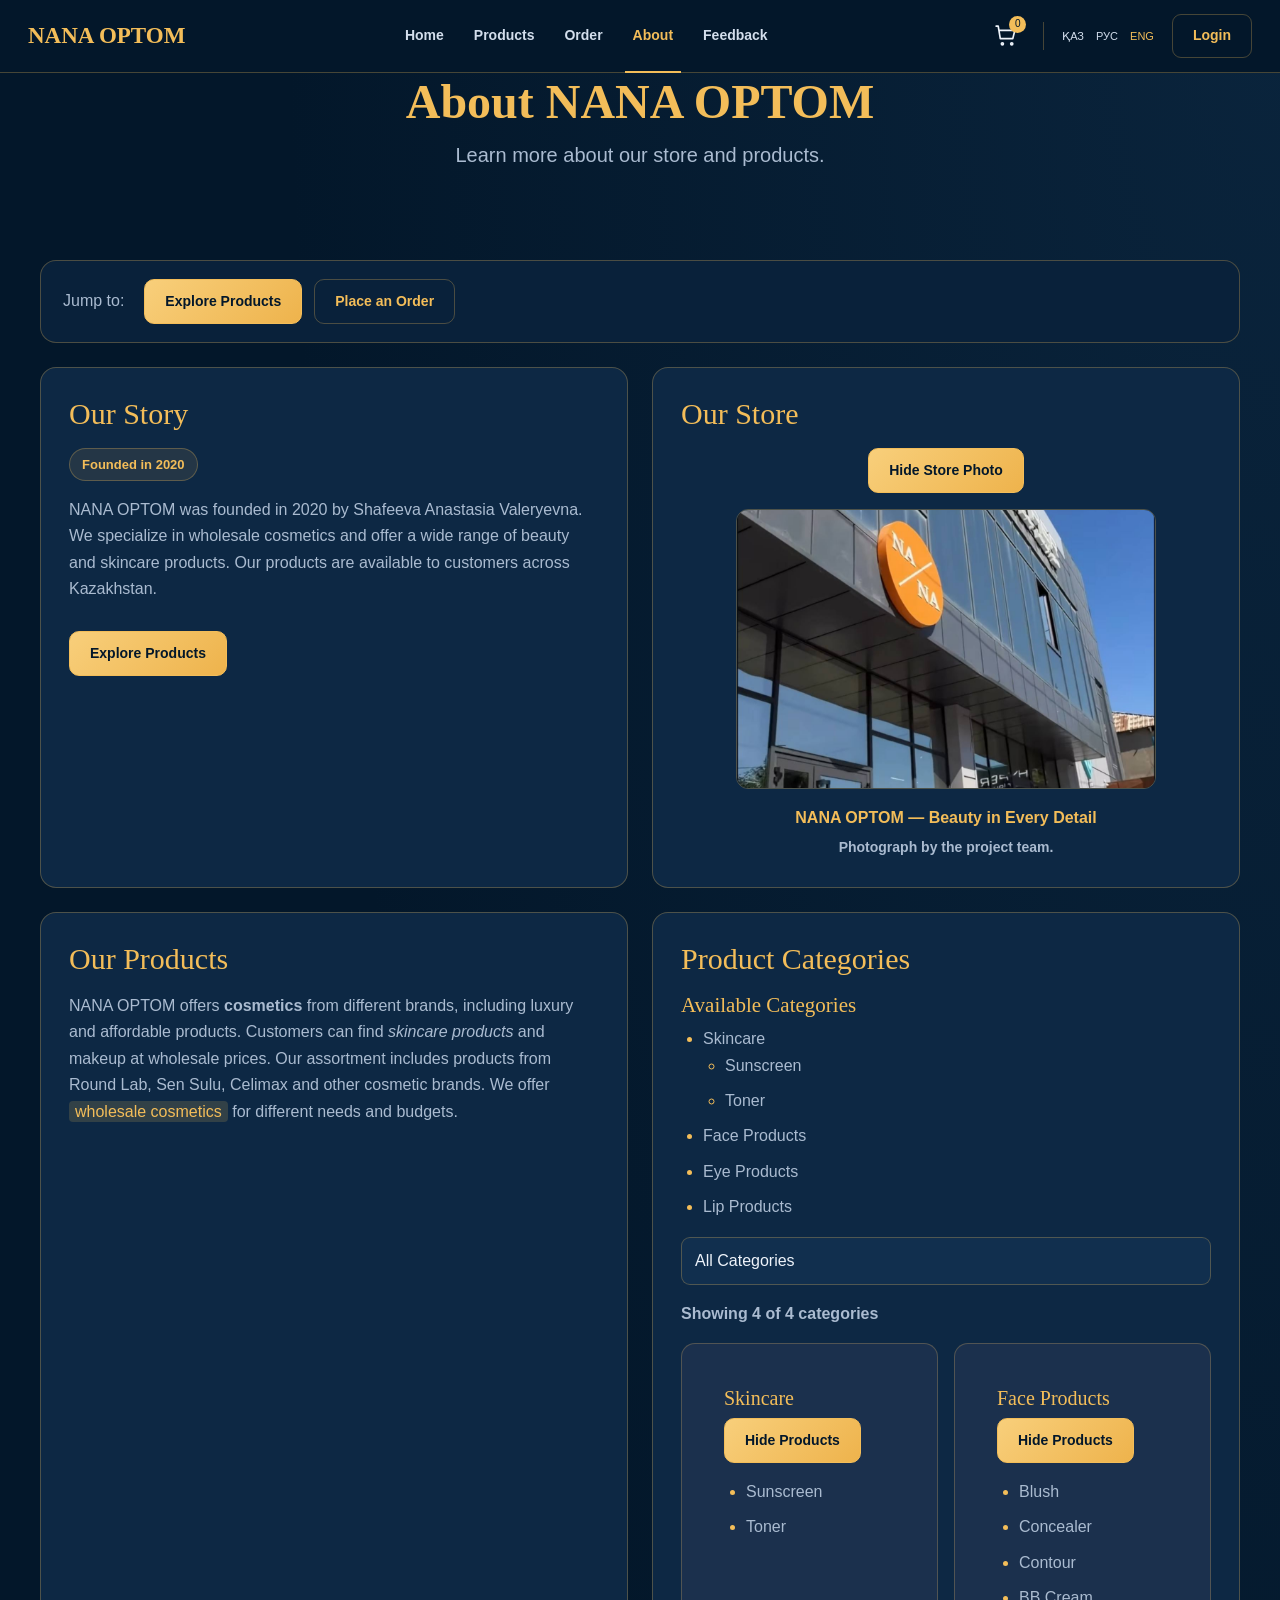
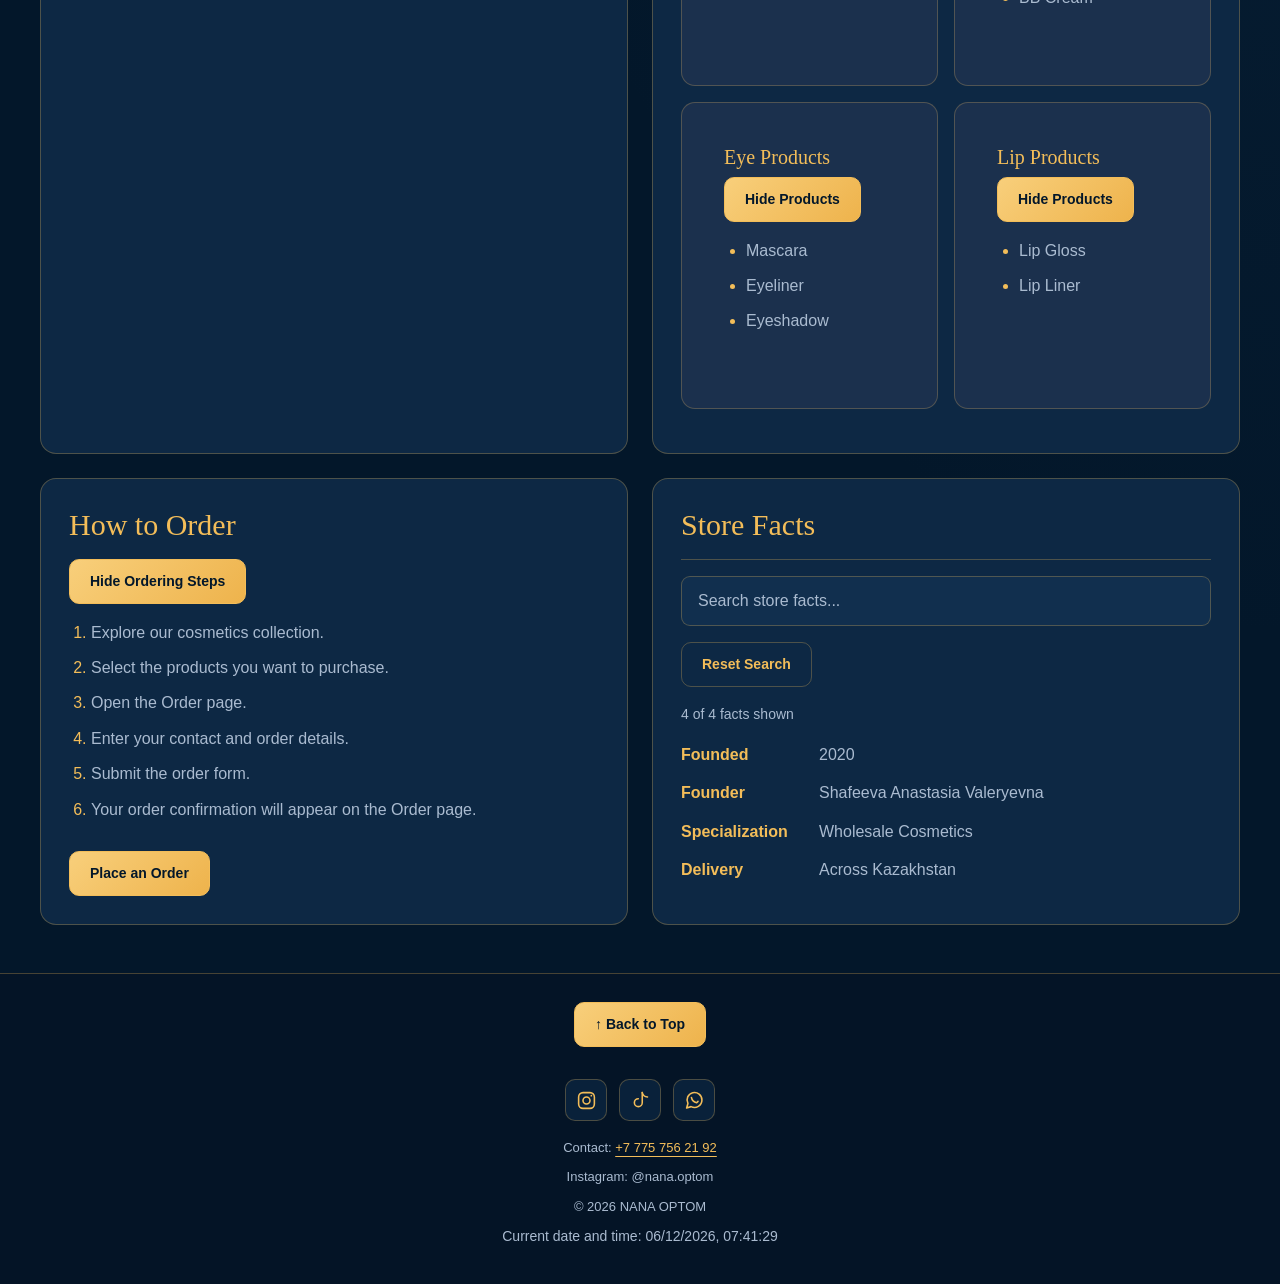
==== commit 9c000e1d: "Assignment 6: Update About page with jQuery" ====
--- a/about.html
+++ b/about.html
@@ -21,10 +21,10 @@
 
 <body>
 
-<header class="about-header text-center py-4 px-3">
+<div class="text-center mb-5">
     <h1 class="display-5 fw-bold">About NANA OPTOM</h1>
-    <p class="lead mb-0">Learn more about our store and products.</p>
-</header>
+    <p class="lead">Learn more about our store and products.</p>
+</div>
 
 
 <!-- Bootstrap responsive navigation -->
@@ -380,7 +380,10 @@
 
 <!-- Bootstrap JavaScript for the mobile menu -->
 <script src="https://cdn.jsdelivr.net/npm/bootstrap@5.3.3/dist/js/bootstrap.bundle.min.js"></script>
-<script src="js/main.js" defer></script>
-<script src="js/about.js" defer></script>
+
+
+<script src="js/main.js"></script>
+<script src="https://code.jquery.com/jquery-3.7.1.min.js"></script>
+<script src="js/about.js"></script>
 </body>
 </html>
--- a/css/assiya.css
+++ b/css/assiya.css
@@ -1,7 +1,9 @@
+
 /* =========================================
    NANA OPTOM — ABOUT & FEEDBACK
    Navy & Gold Theme
 ========================================= */
+
 
 /* =========================================
    ABOUT PAGE
